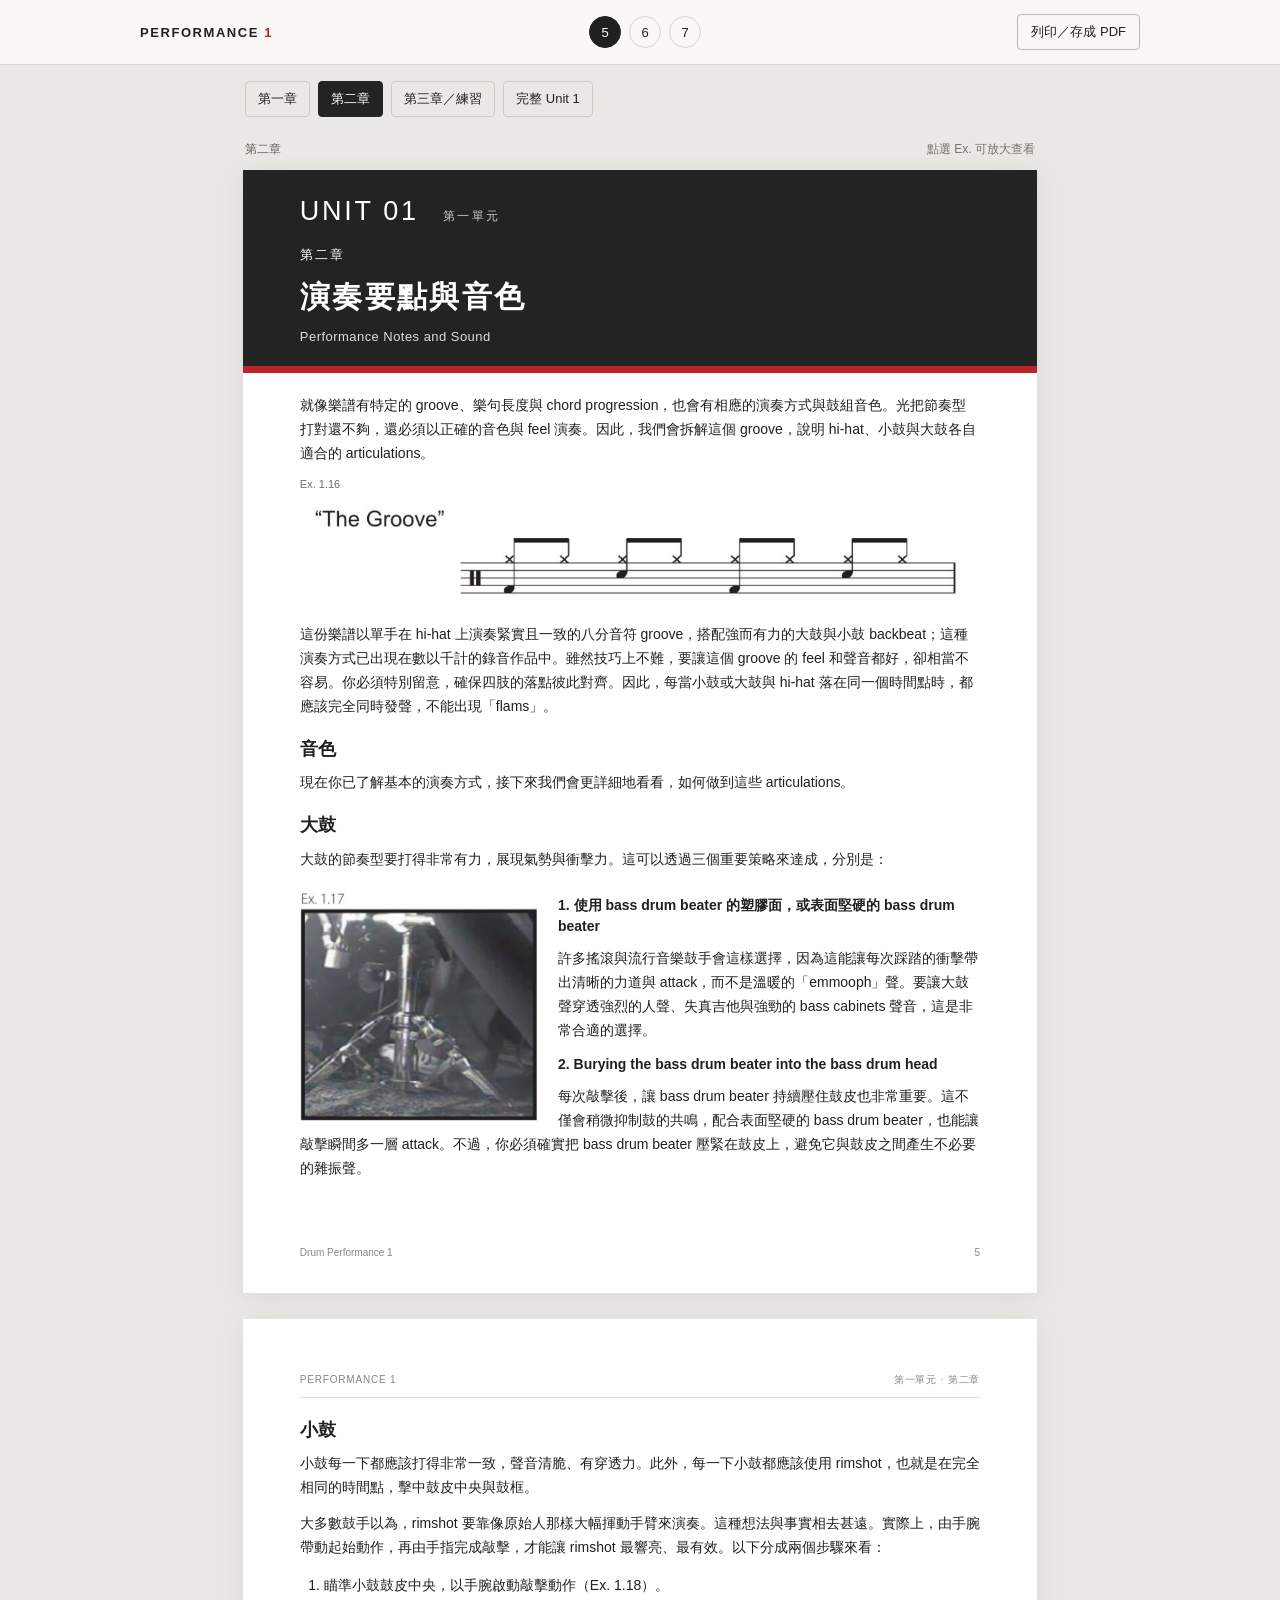
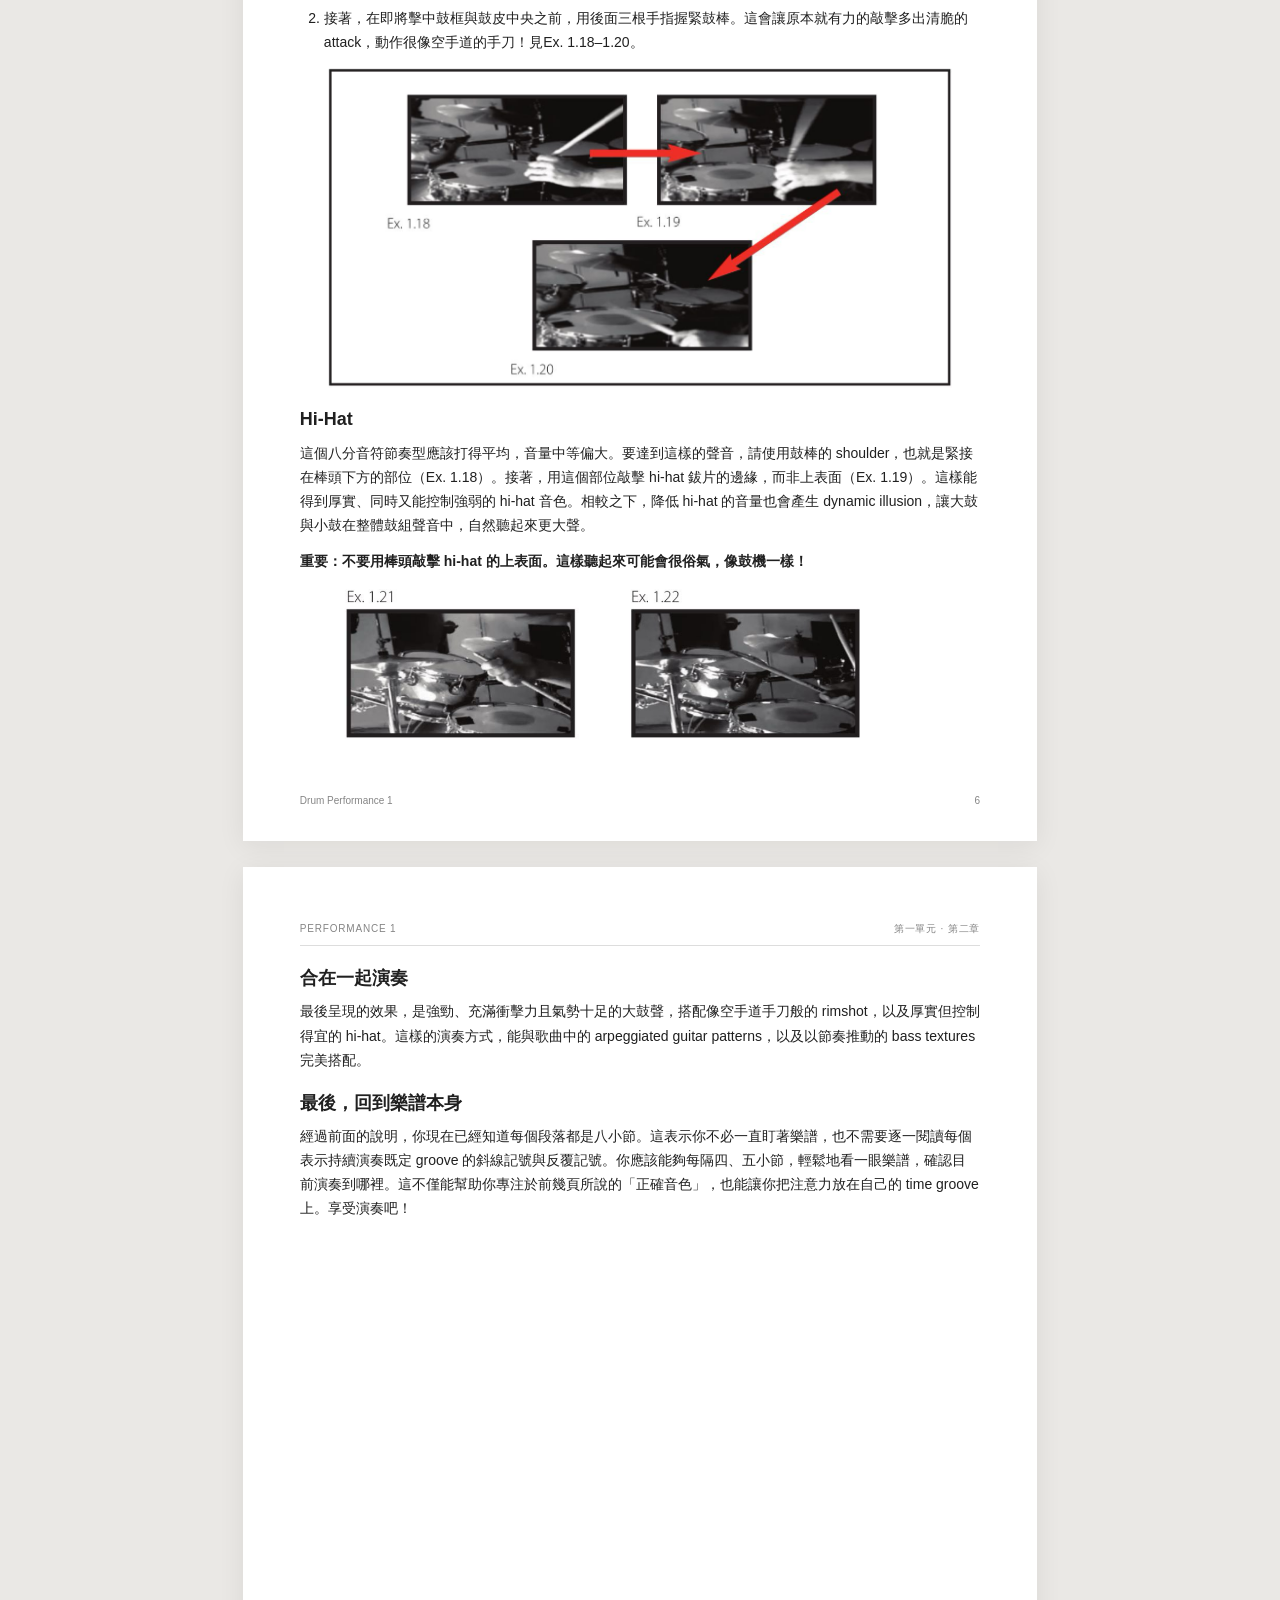
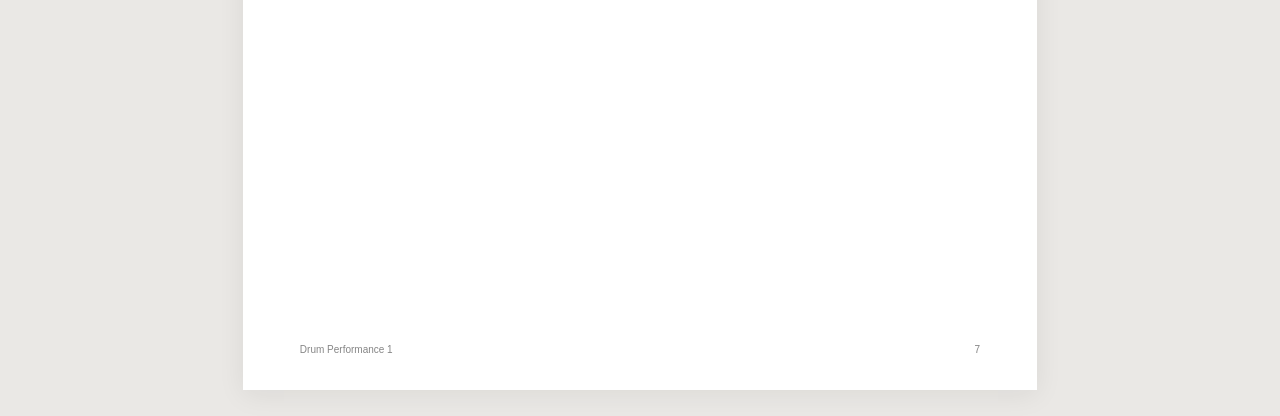
==== chapter-2.html @ 6b8e9803 "Publish complete Unit 1 with chapter navigation and original scores" ====
<!doctype html>
<html lang="zh-Hant-TW"><head><meta charset="utf-8"><meta name="viewport" content="width=device-width,initial-scale=1">
<meta name="description" content="Performance 1 · Unit 1：流行搖滾、演奏要點、play-along 與練習建議。"><meta name="theme-color" content="#ba2229"><title>第二章｜Performance 1</title><link rel="stylesheet" href="style.css"><link rel="icon" href="data:,"></head>
<body><a class="skip" href="#page-5">跳至正文</a><nav class="toolbar" aria-label="閱讀工具"><a class="brand" href="index.html">PERFORMANCE <b>1</b></a><div class="page-nav" aria-label="頁碼"><a href="#page-5" aria-label="前往第 5 頁">5</a><a href="#page-6" aria-label="前往第 6 頁">6</a><a href="#page-7" aria-label="前往第 7 頁">7</a></div><button id="print" type="button">列印／存成 PDF</button></nav><nav class="chapter-nav" aria-label="章節導覽"><a href="index.html">第一章</a><a href="chapter-2.html" aria-current="page">第二章</a><a href="chapter-3.html">第三章／練習</a><a href="unit-1.html">完整 Unit 1</a></nav><div class="reader-note">第二章<span>點選 Ex. 可放大查看</span></div><main><article class="sheet chapter-two chapter-opening" id="page-5" aria-label="第 5 頁"><div class="running">PERFORMANCE 1 <span>第一單元 · 第二章</span></div><header class="chapter-head"><div class="unit">UNIT 01 <span>第一單元</span></div><h1><small>第二章</small>演奏要點與音色</h1><div class="subtitle">Performance Notes and Sound</div></header><p>就像樂譜有特定的 groove、樂句長度與 chord progression，也會有相應的演奏方式與鼓組音色。光把節奏型打對還不夠，還必須以正確的音色與 feel 演奏。因此，我們會拆解這個 groove，說明 hi-hat、小鼓與大鼓各自適合的 articulations。</p>
<figure class="score" id="ex-16"><figcaption>Ex. 1.16</figcaption><a href="assets/ex-1-16.png" target="_blank" rel="noopener" aria-label="放大 Ex. 1.16"><img src="assets/ex-1-16.png" alt="Ex. 1.16 原版樂譜或演奏示範" decoding="async"></a></figure><p>這份樂譜以單手在 hi-hat 上演奏緊實且一致的八分音符 groove，搭配強而有力的大鼓與小鼓 backbeat；這種演奏方式已出現在數以千計的錄音作品中。雖然技巧上不難，要讓這個 groove 的 feel 和聲音都好，卻相當不容易。你必須特別留意，確保四肢的落點彼此對齊。因此，每當小鼓或大鼓與 hi-hat 落在同一個時間點時，都應該完全同時發聲，不能出現「flams」。</p><h2>音色</h2><p>現在你已了解基本的演奏方式，接下來我們會更詳細地看看，如何做到這些 articulations。</p><h2>大鼓</h2><p>大鼓的節奏型要打得非常有力，展現氣勢與衝擊力。這可以透過三個重要策略來達成，分別是：</p>
<div class="bass-details"><figure class="score source-number" id="ex-17"><figcaption>Ex. 1.17</figcaption><a href="assets/ex-1-17.png" target="_blank" rel="noopener" aria-label="放大 Ex. 1.17"><img src="assets/ex-1-17.png" alt="Ex. 1.17 原版樂譜或演奏示範" decoding="async"></a></figure><h3>1. 使用 bass drum beater 的塑膠面，或表面堅硬的 bass drum beater</h3><p>許多搖滾與流行音樂鼓手會這樣選擇，因為這能讓每次踩踏的衝擊帶出清晰的力道與 attack，而不是溫暖的「emmooph」聲。要讓大鼓聲穿透強烈的人聲、失真吉他與強勁的 bass cabinets 聲音，這是非常合適的選擇。</p><h3>2. Burying the bass drum beater into the bass drum head</h3><p>每次敲擊後，讓 bass drum beater 持續壓住鼓皮也非常重要。這不僅會稍微抑制鼓的共鳴，配合表面堅硬的 bass drum beater，也能讓敲擊瞬間多一層 attack。不過，你必須確實把 bass drum beater 壓緊在鼓皮上，避免它與鼓皮之間產生不必要的雜振聲。</p></div><footer class="folio"><span>Drum Performance 1</span><span>5</span></footer></article><article class="sheet chapter-two" id="page-6" aria-label="第 6 頁"><div class="running">PERFORMANCE 1 <span>第一單元 · 第二章</span></div><h2>小鼓</h2><p>小鼓每一下都應該打得非常一致，聲音清脆、有穿透力。此外，每一下小鼓都應該使用 rimshot，也就是在完全相同的時間點，擊中鼓皮中央與鼓框。</p><p>大多數鼓手以為，rimshot 要靠像原始人那樣大幅揮動手臂來演奏。這種想法與事實相去甚遠。實際上，由手腕帶動起始動作，再由手指完成敲擊，才能讓 rimshot 最響亮、最有效。以下分成兩個步驟來看：</p>
<ol><li>瞄準小鼓鼓皮中央，以手腕啟動敲擊動作（Ex. 1.18）。</li><li>接著，在即將擊中鼓框與鼓皮中央之前，用後面三根手指握緊鼓棒。這會讓原本就有力的敲擊多出清脆的 attack，動作很像空手道的手刀！見Ex. 1.18–1.20。</li></ol>
<figure class="score source-number" id="ex-18-20"><figcaption>Ex. 1.18–1.20</figcaption><a href="assets/ex-1-18-20.png" target="_blank" rel="noopener" aria-label="放大 Ex. 1.18–1.20"><img src="assets/ex-1-18-20.png" alt="Ex. 1.18–1.20 原版樂譜或演奏示範" decoding="async"></a></figure><h2>Hi-Hat</h2><p>這個八分音符節奏型應該打得平均，音量中等偏大。要達到這樣的聲音，請使用鼓棒的 shoulder，也就是緊接在棒頭下方的部位（Ex. 1.18）。接著，用這個部位敲擊 hi-hat 鈸片的邊緣，而非上表面（Ex. 1.19）。這樣能得到厚實、同時又能控制強弱的 hi-hat 音色。相較之下，降低 hi-hat 的音量也會產生 dynamic illusion，讓大鼓與小鼓在整體鼓組聲音中，自然聽起來更大聲。</p>
<p><strong>重要：不要用棒頭敲擊 hi-hat 的上表面。這樣聽起來可能會很俗氣，像鼓機一樣！</strong></p>
<figure class="score source-number" id="ex-21-22"><figcaption>Ex. 1.21–1.22</figcaption><a href="assets/ex-1-21-22.png" target="_blank" rel="noopener" aria-label="放大 Ex. 1.21–1.22"><img src="assets/ex-1-21-22.png" alt="Ex. 1.21–1.22 原版樂譜或演奏示範" decoding="async"></a></figure><footer class="folio"><span>Drum Performance 1</span><span>6</span></footer></article><article class="sheet chapter-two" id="page-7" aria-label="第 7 頁"><div class="running">PERFORMANCE 1 <span>第一單元 · 第二章</span></div><h2>合在一起演奏</h2><p>最後呈現的效果，是強勁、充滿衝擊力且氣勢十足的大鼓聲，搭配像空手道手刀般的 rimshot，以及厚實但控制得宜的 hi-hat。這樣的演奏方式，能與歌曲中的 arpeggiated guitar patterns，以及以節奏推動的 bass textures 完美搭配。</p><h2>最後，回到樂譜本身</h2><p>經過前面的說明，你現在已經知道每個段落都是八小節。這表示你不必一直盯著樂譜，也不需要逐一閱讀每個表示持續演奏既定 groove 的斜線記號與反覆記號。你應該能夠每隔四、五小節，輕鬆地看一眼樂譜，確認目前演奏到哪裡。這不僅能幫助你專注於前幾頁所說的「正確音色」，也能讓你把注意力放在自己的 time groove 上。享受演奏吧！</p><footer class="folio"><span>Drum Performance 1</span><span>7</span></footer></article></main><script src="reader.js"></script></body></html>
---- style.css ----
:root{color-scheme:light;--red:#bb232b;--ink:#202020;--muted:#777;--paper:#fff}
*{box-sizing:border-box}html{scroll-behavior:smooth;scroll-padding-top:88px}body{margin:0;background:#eae8e5;color:var(--ink);font-family:"PingFang TC","Noto Sans TC","Microsoft JhengHei",sans-serif;-webkit-font-smoothing:antialiased}.skip{position:absolute;left:-9999px}.skip:focus{left:12px;top:70px;background:#fff;padding:12px;z-index:5}a{color:inherit}button,a{-webkit-tap-highlight-color:transparent}a:focus-visible,button:focus-visible{outline:3px solid var(--red);outline-offset:4px}.toolbar{position:sticky;top:0;z-index:2;display:flex;align-items:center;justify-content:space-between;gap:20px;background:#faf9f7ed;backdrop-filter:blur(12px);border-bottom:1px solid #d7d3ce;padding:14px max(24px,calc((100vw - 1000px)/2));font-size:13px}.brand{text-decoration:none;letter-spacing:.12em;font-weight:650;white-space:nowrap}.brand b{color:var(--red)}.page-nav{display:flex;gap:8px}.page-nav a{text-decoration:none;display:grid;place-items:center;min-width:32px;min-height:32px;border:1px solid #d8d5d0;border-radius:50%}.page-nav a:hover,.page-nav a[aria-current]{background:var(--ink);color:#fff;border-color:var(--ink)}button{font:inherit;border:1px solid #bcb7b0;border-radius:4px;background:transparent;color:var(--ink);padding:8px 13px;cursor:pointer;white-space:nowrap}.reader-note{max-width:210mm;margin:24px auto 12px;display:flex;justify-content:space-between;color:#625e58;font-size:12px;padding:0 2px}.reader-note span{color:#77716a}.sheet{position:relative;width:210mm;min-height:297mm;margin:0 auto 26px;padding:14mm 15mm 18mm;background:var(--paper);box-shadow:0 5px 26px #201d1712;font-size:14px;line-height:1.72}.sheet p{margin:9px 0 12px;line-break:strict;overflow-wrap:break-word}.sheet h2{font-size:18px;line-height:1.35;font-weight:700;margin:19px 0 8px;break-after:avoid}.chapter-head{margin:-14mm -15mm 20px;background:#242323;color:white;padding:25px 15mm 18px;border-bottom:7px solid var(--red)}.unit{font-size:27px;letter-spacing:.1em;line-height:1.25}.unit span{font-size:12px;letter-spacing:.2em;display:inline-block;margin-left:14px;color:#ccc}.chapter-head h1{font-size:30px;font-weight:650;letter-spacing:.08em;margin:15px 0 3px}.chapter-head small{display:block;font-size:13px;letter-spacing:.16em;font-weight:400;margin-bottom:5px}.subtitle{font-size:13px;color:#ddd;letter-spacing:.035em}.running{display:flex;justify-content:space-between;font-size:10px;letter-spacing:.08em;color:#858585;margin-bottom:20px;border-bottom:1px solid #ddd;padding-bottom:8px}.running+h2{margin-top:0}.score{margin:8px 0 15px;break-inside:avoid;page-break-inside:avoid}.score figcaption{font-size:11px;color:#6d6d6d;margin-bottom:4px;line-height:1.4}.score a{display:block;cursor:zoom-in}.score img{display:block;width:100%;height:auto;background:white}.score.compact img{width:auto;max-width:100%;height:68px;margin:0 auto}.repeat-layout{display:grid;grid-template-columns:40% 1fr;gap:18px;align-items:center;margin-bottom:4px}.repeat-layout .score{margin:0}.repeat-layout p{margin:0}.folio{position:absolute;bottom:9mm;left:15mm;right:15mm;display:flex;justify-content:space-between;color:#858585;font-size:10px;line-height:1.2}.folio small{font-size:9px;color:#aaa}.credits{max-width:210mm;margin:0 auto;padding:0 0 32px;font-size:11px;color:#706b64;line-height:1.7}.credits p{margin:5px 0}
@media(max-width:820px){.toolbar{padding:10px 16px;gap:10px}.reader-note{margin:16px 16px 10px}.sheet{width:calc(100% - 24px);min-height:0;padding:30px 28px 55px;margin-bottom:16px}.chapter-head{margin:-30px -28px 22px;padding:24px 28px 18px}.folio{left:28px;right:28px;bottom:20px}.credits{padding:4px 22px 28px}.sheet h2{font-size:18px}}
@media(max-width:520px){.toolbar{flex-wrap:wrap}.brand{font-size:12px}.page-nav{order:3;width:100%;justify-content:center;gap:18px}.page-nav a{min-width:34px;min-height:34px}.toolbar button{font-size:12px;padding:8px 10px}.sheet{font-size:16px;line-height:1.8;padding:26px 20px 52px}.sheet p{margin:12px 0 16px}.chapter-head{margin:-26px -20px 22px;padding:24px 20px 18px}.chapter-head h1{font-size:28px}.unit{font-size:23px}.sheet h2{margin-top:24px}.repeat-layout{grid-template-columns:1fr;gap:14px}.repeat-layout .score{max-width:70%}.score{margin:12px 0 20px}.score figcaption{font-size:12px}.folio{left:20px;right:20px}.reader-note{font-size:11px}.reader-note span{max-width:40%;text-align:right}.score.compact img{height:68px}}
@page{size:A4;margin:0}
@media print{html{scroll-behavior:auto}body{background:#fff}.toolbar,.reader-note,.credits,.skip{display:none!important}.sheet{width:210mm;min-height:297mm;margin:0;padding:14mm 15mm 18mm;box-shadow:none;break-after:page;page-break-after:always;font-size:10.2pt;line-height:1.65}.sheet:last-child{break-after:auto;page-break-after:auto}.chapter-head{-webkit-print-color-adjust:exact;print-color-adjust:exact;margin:-14mm -15mm 18px;padding:23px 15mm 17px}.chapter-head h1{font-size:27px}.sheet h2{font-size:16px;margin-top:16px}.sheet p{margin:8px 0 10px}.score{margin:6px 0 12px}.score figcaption{font-size:9px}.score.compact img{height:60px}.running{margin-bottom:15px}.folio{left:15mm;right:15mm;bottom:9mm}.repeat-layout{grid-template-columns:40% 1fr;gap:16px}.repeat-layout .score{max-width:none}.score a{text-decoration:none}}
.score.original-number figcaption{position:absolute;width:1px;height:1px;padding:0;margin:-1px;overflow:hidden;clip:rect(0,0,0,0);white-space:nowrap;border:0}
@media print{.score{margin:5px 0 10px}}
@media print{.sheet{min-height:296mm;font-size:9.5pt;line-height:1.55}.sheet p{margin:6px 0 8px}.sheet h2{font-size:15px;margin:12px 0 6px}.chapter-head{padding-top:16px;padding-bottom:12px;margin-bottom:14px}.chapter-head h1{font-size:25px;margin-top:10px}.unit{font-size:24px}.score{margin:5px 0 8px}.score.compact img{height:54px}}
/* Unit 1 chapters; original score lettering remains in the images. */
.chapter-nav{max-width:210mm;margin:16px auto 0;display:flex;gap:8px;flex-wrap:wrap;padding:0 2px;font-size:13px}.chapter-nav a{padding:8px 12px;text-decoration:none;border:1px solid #cfcac2;border-radius:4px}.chapter-nav a[aria-current]{background:#242323;color:white;border-color:#242323}.sheet h3{font-size:14px;line-height:1.5;margin:12px 0 5px;break-after:avoid;overflow-wrap:anywhere}.sheet li{margin-bottom:9px}.sheet ol,.sheet ul{padding-left:24px}.chapter-opening>.running{display:none}.bass-details{display:flow-root}.bass-details>.score{float:left;width:35%;margin:8px 20px 8px 0}.source-number figcaption{position:absolute;width:1px;height:1px;overflow:hidden;clip:rect(0,0,0,0);white-space:nowrap}.score-page .score{margin:0}.score-page .score img{max-height:252mm;object-fit:contain}.practice-title{font-size:27px;margin:26px 0 30px}.practice-page li{margin-bottom:20px}.chapter-two .score img{max-height:320px;object-fit:contain}.chapter-two #ex-16 img{max-height:110px}.chapter-two #ex-21-22 img{max-height:160px}
@media(max-width:820px){.chapter-nav{margin:12px 16px 0}.score-page .score img{max-height:none}}
@media(max-width:520px){.page-nav{gap:8px;flex-wrap:wrap}.chapter-nav{gap:6px;font-size:12px}.chapter-nav a{padding:7px 9px}.bass-details>.score{float:none;width:65%;margin:14px auto}.sheet h3{font-size:16px}.chapter-two .score img{max-height:none}.chapter-two #ex-16 img,.chapter-two #ex-21-22 img{max-height:none}}
@media print{.chapter-nav{display:none!important}.chapter-two .score img{max-height:66mm}.chapter-two #ex-16 img{max-height:25mm}.chapter-two #ex-21-22 img{max-height:35mm}.chapter-two h3{font-size:9.5pt;line-height:1.4;margin:7px 0 4px}.chapter-two li{margin-bottom:5px}.bass-details>.score{float:left;width:32%;margin:5px 14px 7px 0}.score-page .score img{max-height:251mm}.practice-page li{margin-bottom:16px}}
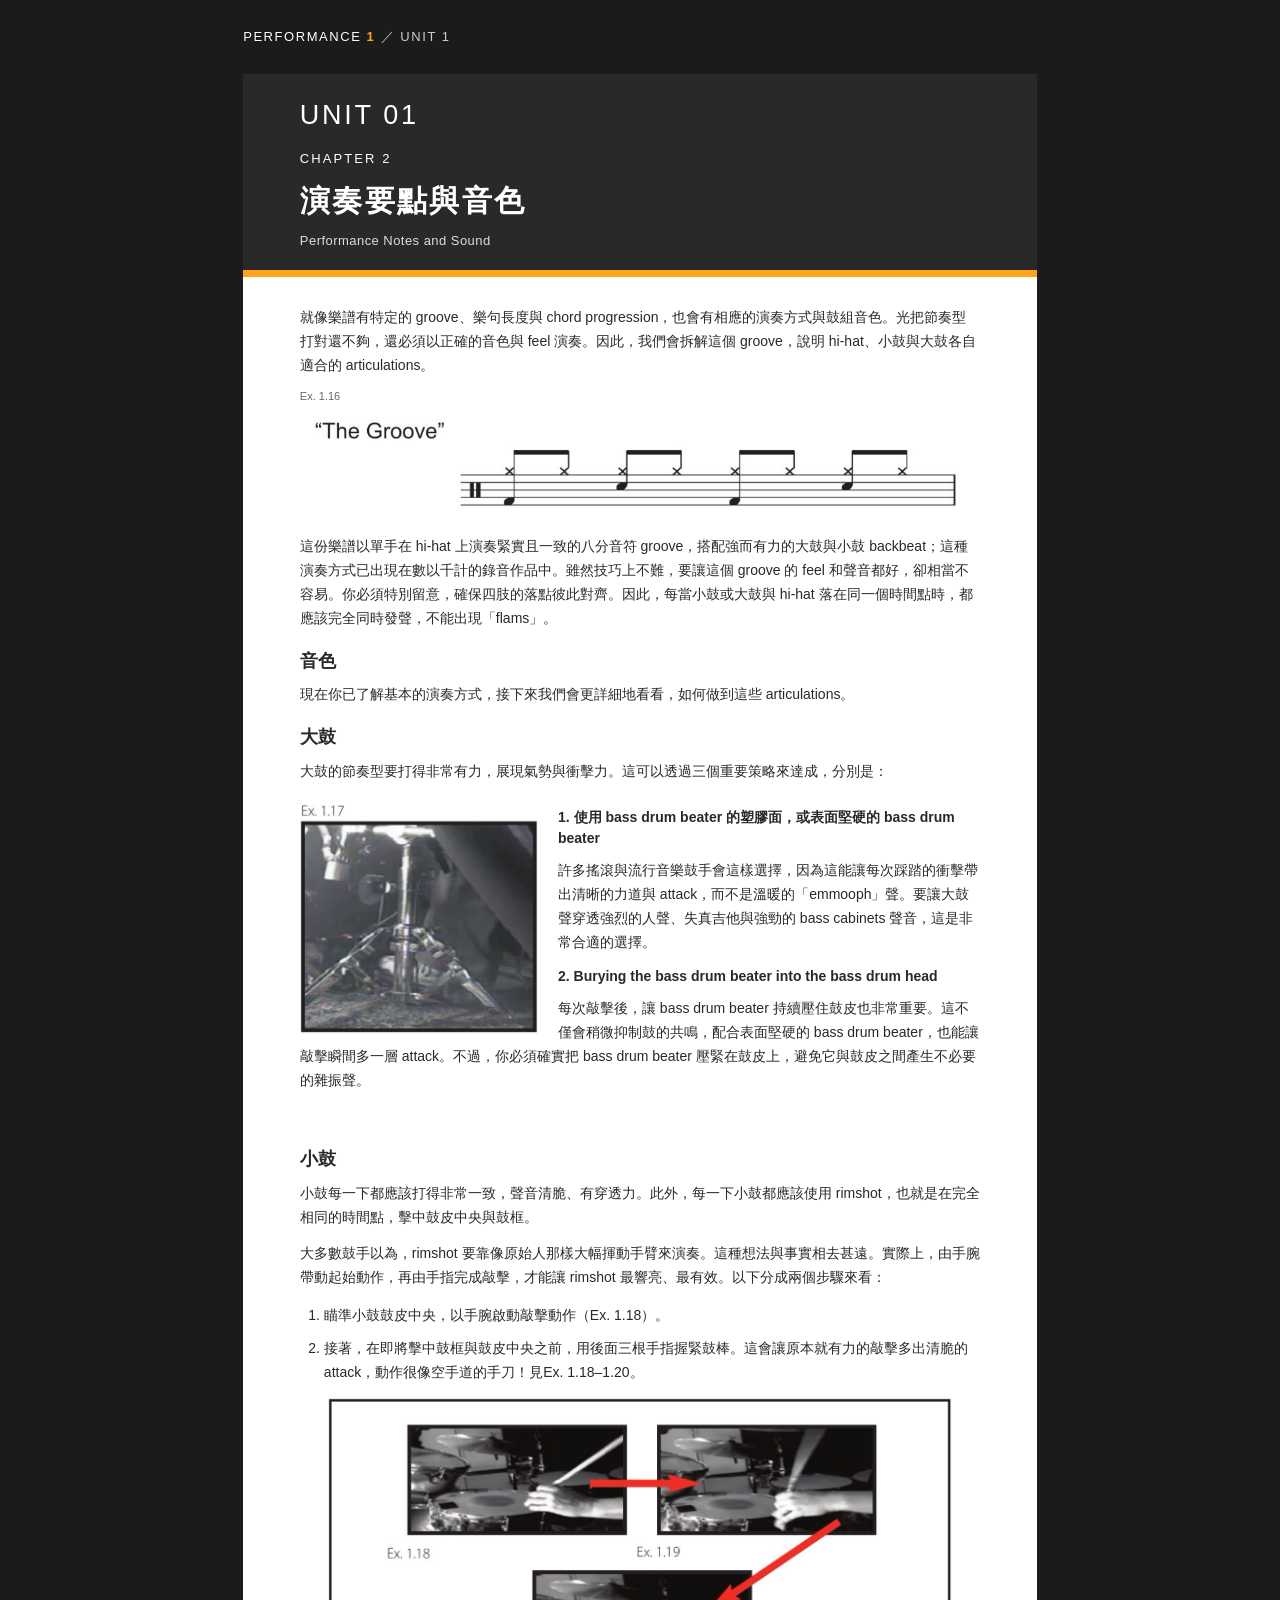
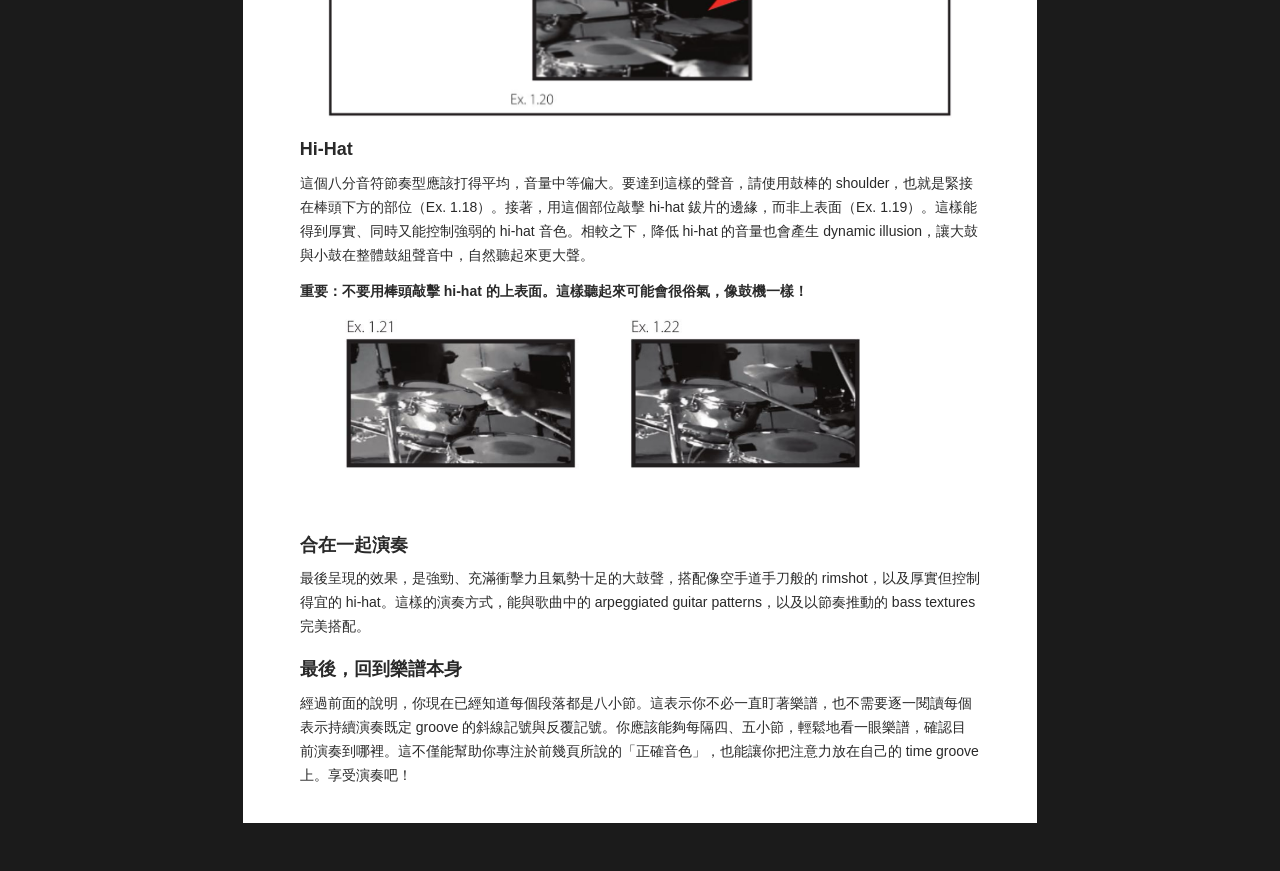
==== commit 042e0df4: "Present Unit 1 translations as continuous orange and charcoal articles" ====
--- a/chapter-2.html
+++ b/chapter-2.html
@@ -1,10 +1,10 @@
 <!doctype html>
 <html lang="zh-Hant-TW"><head><meta charset="utf-8"><meta name="viewport" content="width=device-width,initial-scale=1">
-<meta name="description" content="Performance 1 · Unit 1：流行搖滾、演奏要點、play-along 與練習建議。"><meta name="theme-color" content="#ba2229"><title>第二章｜Performance 1</title><link rel="stylesheet" href="style.css"><link rel="icon" href="data:,"></head>
-<body><a class="skip" href="#page-5">跳至正文</a><nav class="toolbar" aria-label="閱讀工具"><a class="brand" href="index.html">PERFORMANCE <b>1</b></a><div class="page-nav" aria-label="頁碼"><a href="#page-5" aria-label="前往第 5 頁">5</a><a href="#page-6" aria-label="前往第 6 頁">6</a><a href="#page-7" aria-label="前往第 7 頁">7</a></div><button id="print" type="button">列印／存成 PDF</button></nav><nav class="chapter-nav" aria-label="章節導覽"><a href="index.html">第一章</a><a href="chapter-2.html" aria-current="page">第二章</a><a href="chapter-3.html">第三章／練習</a><a href="unit-1.html">完整 Unit 1</a></nav><div class="reader-note">第二章<span>點選 Ex. 可放大查看</span></div><main><article class="sheet chapter-two chapter-opening" id="page-5" aria-label="第 5 頁"><div class="running">PERFORMANCE 1 <span>第一單元 · 第二章</span></div><header class="chapter-head"><div class="unit">UNIT 01 <span>第一單元</span></div><h1><small>第二章</small>演奏要點與音色</h1><div class="subtitle">Performance Notes and Sound</div></header><p>就像樂譜有特定的 groove、樂句長度與 chord progression，也會有相應的演奏方式與鼓組音色。光把節奏型打對還不夠，還必須以正確的音色與 feel 演奏。因此，我們會拆解這個 groove，說明 hi-hat、小鼓與大鼓各自適合的 articulations。</p>
+<meta name="description" content="Performance 1 · Unit 1：流行搖滾、演奏要點、play-along 與練習建議。"><meta name="theme-color" content="#1b1b1b"><title>第二章｜Performance 1</title><link rel="stylesheet" href="style.css?v=50543285dcbb"><link rel="icon" href="data:,"></head>
+<body class="blog"><a class="skip" href="#content">跳至正文</a><header class="publication">PERFORMANCE <b>1</b> <span>／ UNIT 1</span></header><main id="content"><article class="post"><section class="sheet chapter-two chapter-opening" id="page-5"><header class="chapter-head"><div class="unit">UNIT 01</div><h1><small>CHAPTER 2</small>演奏要點與音色</h1><div class="subtitle">Performance Notes and Sound</div></header><p>就像樂譜有特定的 groove、樂句長度與 chord progression，也會有相應的演奏方式與鼓組音色。光把節奏型打對還不夠，還必須以正確的音色與 feel 演奏。因此，我們會拆解這個 groove，說明 hi-hat、小鼓與大鼓各自適合的 articulations。</p>
 <figure class="score" id="ex-16"><figcaption>Ex. 1.16</figcaption><a href="assets/ex-1-16.png" target="_blank" rel="noopener" aria-label="放大 Ex. 1.16"><img src="assets/ex-1-16.png" alt="Ex. 1.16 原版樂譜或演奏示範" decoding="async"></a></figure><p>這份樂譜以單手在 hi-hat 上演奏緊實且一致的八分音符 groove，搭配強而有力的大鼓與小鼓 backbeat；這種演奏方式已出現在數以千計的錄音作品中。雖然技巧上不難，要讓這個 groove 的 feel 和聲音都好，卻相當不容易。你必須特別留意，確保四肢的落點彼此對齊。因此，每當小鼓或大鼓與 hi-hat 落在同一個時間點時，都應該完全同時發聲，不能出現「flams」。</p><h2>音色</h2><p>現在你已了解基本的演奏方式，接下來我們會更詳細地看看，如何做到這些 articulations。</p><h2>大鼓</h2><p>大鼓的節奏型要打得非常有力，展現氣勢與衝擊力。這可以透過三個重要策略來達成，分別是：</p>
-<div class="bass-details"><figure class="score source-number" id="ex-17"><figcaption>Ex. 1.17</figcaption><a href="assets/ex-1-17.png" target="_blank" rel="noopener" aria-label="放大 Ex. 1.17"><img src="assets/ex-1-17.png" alt="Ex. 1.17 原版樂譜或演奏示範" decoding="async"></a></figure><h3>1. 使用 bass drum beater 的塑膠面，或表面堅硬的 bass drum beater</h3><p>許多搖滾與流行音樂鼓手會這樣選擇，因為這能讓每次踩踏的衝擊帶出清晰的力道與 attack，而不是溫暖的「emmooph」聲。要讓大鼓聲穿透強烈的人聲、失真吉他與強勁的 bass cabinets 聲音，這是非常合適的選擇。</p><h3>2. Burying the bass drum beater into the bass drum head</h3><p>每次敲擊後，讓 bass drum beater 持續壓住鼓皮也非常重要。這不僅會稍微抑制鼓的共鳴，配合表面堅硬的 bass drum beater，也能讓敲擊瞬間多一層 attack。不過，你必須確實把 bass drum beater 壓緊在鼓皮上，避免它與鼓皮之間產生不必要的雜振聲。</p></div><footer class="folio"><span>Drum Performance 1</span><span>5</span></footer></article><article class="sheet chapter-two" id="page-6" aria-label="第 6 頁"><div class="running">PERFORMANCE 1 <span>第一單元 · 第二章</span></div><h2>小鼓</h2><p>小鼓每一下都應該打得非常一致，聲音清脆、有穿透力。此外，每一下小鼓都應該使用 rimshot，也就是在完全相同的時間點，擊中鼓皮中央與鼓框。</p><p>大多數鼓手以為，rimshot 要靠像原始人那樣大幅揮動手臂來演奏。這種想法與事實相去甚遠。實際上，由手腕帶動起始動作，再由手指完成敲擊，才能讓 rimshot 最響亮、最有效。以下分成兩個步驟來看：</p>
+<div class="bass-details"><figure class="score source-number" id="ex-17"><figcaption>Ex. 1.17</figcaption><a href="assets/ex-1-17.png" target="_blank" rel="noopener" aria-label="放大 Ex. 1.17"><img src="assets/ex-1-17.png" alt="Ex. 1.17 原版樂譜或演奏示範" decoding="async"></a></figure><h3>1. 使用 bass drum beater 的塑膠面，或表面堅硬的 bass drum beater</h3><p>許多搖滾與流行音樂鼓手會這樣選擇，因為這能讓每次踩踏的衝擊帶出清晰的力道與 attack，而不是溫暖的「emmooph」聲。要讓大鼓聲穿透強烈的人聲、失真吉他與強勁的 bass cabinets 聲音，這是非常合適的選擇。</p><h3>2. Burying the bass drum beater into the bass drum head</h3><p>每次敲擊後，讓 bass drum beater 持續壓住鼓皮也非常重要。這不僅會稍微抑制鼓的共鳴，配合表面堅硬的 bass drum beater，也能讓敲擊瞬間多一層 attack。不過，你必須確實把 bass drum beater 壓緊在鼓皮上，避免它與鼓皮之間產生不必要的雜振聲。</p></div></section><section class="sheet chapter-two" id="page-6"><h2>小鼓</h2><p>小鼓每一下都應該打得非常一致，聲音清脆、有穿透力。此外，每一下小鼓都應該使用 rimshot，也就是在完全相同的時間點，擊中鼓皮中央與鼓框。</p><p>大多數鼓手以為，rimshot 要靠像原始人那樣大幅揮動手臂來演奏。這種想法與事實相去甚遠。實際上，由手腕帶動起始動作，再由手指完成敲擊，才能讓 rimshot 最響亮、最有效。以下分成兩個步驟來看：</p>
 <ol><li>瞄準小鼓鼓皮中央，以手腕啟動敲擊動作（Ex. 1.18）。</li><li>接著，在即將擊中鼓框與鼓皮中央之前，用後面三根手指握緊鼓棒。這會讓原本就有力的敲擊多出清脆的 attack，動作很像空手道的手刀！見Ex. 1.18–1.20。</li></ol>
 <figure class="score source-number" id="ex-18-20"><figcaption>Ex. 1.18–1.20</figcaption><a href="assets/ex-1-18-20.png" target="_blank" rel="noopener" aria-label="放大 Ex. 1.18–1.20"><img src="assets/ex-1-18-20.png" alt="Ex. 1.18–1.20 原版樂譜或演奏示範" decoding="async"></a></figure><h2>Hi-Hat</h2><p>這個八分音符節奏型應該打得平均，音量中等偏大。要達到這樣的聲音，請使用鼓棒的 shoulder，也就是緊接在棒頭下方的部位（Ex. 1.18）。接著，用這個部位敲擊 hi-hat 鈸片的邊緣，而非上表面（Ex. 1.19）。這樣能得到厚實、同時又能控制強弱的 hi-hat 音色。相較之下，降低 hi-hat 的音量也會產生 dynamic illusion，讓大鼓與小鼓在整體鼓組聲音中，自然聽起來更大聲。</p>
 <p><strong>重要：不要用棒頭敲擊 hi-hat 的上表面。這樣聽起來可能會很俗氣，像鼓機一樣！</strong></p>
-<figure class="score source-number" id="ex-21-22"><figcaption>Ex. 1.21–1.22</figcaption><a href="assets/ex-1-21-22.png" target="_blank" rel="noopener" aria-label="放大 Ex. 1.21–1.22"><img src="assets/ex-1-21-22.png" alt="Ex. 1.21–1.22 原版樂譜或演奏示範" decoding="async"></a></figure><footer class="folio"><span>Drum Performance 1</span><span>6</span></footer></article><article class="sheet chapter-two" id="page-7" aria-label="第 7 頁"><div class="running">PERFORMANCE 1 <span>第一單元 · 第二章</span></div><h2>合在一起演奏</h2><p>最後呈現的效果，是強勁、充滿衝擊力且氣勢十足的大鼓聲，搭配像空手道手刀般的 rimshot，以及厚實但控制得宜的 hi-hat。這樣的演奏方式，能與歌曲中的 arpeggiated guitar patterns，以及以節奏推動的 bass textures 完美搭配。</p><h2>最後，回到樂譜本身</h2><p>經過前面的說明，你現在已經知道每個段落都是八小節。這表示你不必一直盯著樂譜，也不需要逐一閱讀每個表示持續演奏既定 groove 的斜線記號與反覆記號。你應該能夠每隔四、五小節，輕鬆地看一眼樂譜，確認目前演奏到哪裡。這不僅能幫助你專注於前幾頁所說的「正確音色」，也能讓你把注意力放在自己的 time groove 上。享受演奏吧！</p><footer class="folio"><span>Drum Performance 1</span><span>7</span></footer></article></main><script src="reader.js"></script></body></html>+<figure class="score source-number" id="ex-21-22"><figcaption>Ex. 1.21–1.22</figcaption><a href="assets/ex-1-21-22.png" target="_blank" rel="noopener" aria-label="放大 Ex. 1.21–1.22"><img src="assets/ex-1-21-22.png" alt="Ex. 1.21–1.22 原版樂譜或演奏示範" decoding="async"></a></figure></section><section class="sheet chapter-two" id="page-7"><h2>合在一起演奏</h2><p>最後呈現的效果，是強勁、充滿衝擊力且氣勢十足的大鼓聲，搭配像空手道手刀般的 rimshot，以及厚實但控制得宜的 hi-hat。這樣的演奏方式，能與歌曲中的 arpeggiated guitar patterns，以及以節奏推動的 bass textures 完美搭配。</p><h2>最後，回到樂譜本身</h2><p>經過前面的說明，你現在已經知道每個段落都是八小節。這表示你不必一直盯著樂譜，也不需要逐一閱讀每個表示持續演奏既定 groove 的斜線記號與反覆記號。你應該能夠每隔四、五小節，輕鬆地看一眼樂譜，確認目前演奏到哪裡。這不僅能幫助你專注於前幾頁所說的「正確音色」，也能讓你把注意力放在自己的 time groove 上。享受演奏吧！</p></section></article></main></body></html>
--- a/style.css
+++ b/style.css
@@ -1,5 +1,5 @@
-:root{color-scheme:light;--red:#bb232b;--ink:#202020;--muted:#777;--paper:#fff}
-*{box-sizing:border-box}html{scroll-behavior:smooth;scroll-padding-top:88px}body{margin:0;background:#eae8e5;color:var(--ink);font-family:"PingFang TC","Noto Sans TC","Microsoft JhengHei",sans-serif;-webkit-font-smoothing:antialiased}.skip{position:absolute;left:-9999px}.skip:focus{left:12px;top:70px;background:#fff;padding:12px;z-index:5}a{color:inherit}button,a{-webkit-tap-highlight-color:transparent}a:focus-visible,button:focus-visible{outline:3px solid var(--red);outline-offset:4px}.toolbar{position:sticky;top:0;z-index:2;display:flex;align-items:center;justify-content:space-between;gap:20px;background:#faf9f7ed;backdrop-filter:blur(12px);border-bottom:1px solid #d7d3ce;padding:14px max(24px,calc((100vw - 1000px)/2));font-size:13px}.brand{text-decoration:none;letter-spacing:.12em;font-weight:650;white-space:nowrap}.brand b{color:var(--red)}.page-nav{display:flex;gap:8px}.page-nav a{text-decoration:none;display:grid;place-items:center;min-width:32px;min-height:32px;border:1px solid #d8d5d0;border-radius:50%}.page-nav a:hover,.page-nav a[aria-current]{background:var(--ink);color:#fff;border-color:var(--ink)}button{font:inherit;border:1px solid #bcb7b0;border-radius:4px;background:transparent;color:var(--ink);padding:8px 13px;cursor:pointer;white-space:nowrap}.reader-note{max-width:210mm;margin:24px auto 12px;display:flex;justify-content:space-between;color:#625e58;font-size:12px;padding:0 2px}.reader-note span{color:#77716a}.sheet{position:relative;width:210mm;min-height:297mm;margin:0 auto 26px;padding:14mm 15mm 18mm;background:var(--paper);box-shadow:0 5px 26px #201d1712;font-size:14px;line-height:1.72}.sheet p{margin:9px 0 12px;line-break:strict;overflow-wrap:break-word}.sheet h2{font-size:18px;line-height:1.35;font-weight:700;margin:19px 0 8px;break-after:avoid}.chapter-head{margin:-14mm -15mm 20px;background:#242323;color:white;padding:25px 15mm 18px;border-bottom:7px solid var(--red)}.unit{font-size:27px;letter-spacing:.1em;line-height:1.25}.unit span{font-size:12px;letter-spacing:.2em;display:inline-block;margin-left:14px;color:#ccc}.chapter-head h1{font-size:30px;font-weight:650;letter-spacing:.08em;margin:15px 0 3px}.chapter-head small{display:block;font-size:13px;letter-spacing:.16em;font-weight:400;margin-bottom:5px}.subtitle{font-size:13px;color:#ddd;letter-spacing:.035em}.running{display:flex;justify-content:space-between;font-size:10px;letter-spacing:.08em;color:#858585;margin-bottom:20px;border-bottom:1px solid #ddd;padding-bottom:8px}.running+h2{margin-top:0}.score{margin:8px 0 15px;break-inside:avoid;page-break-inside:avoid}.score figcaption{font-size:11px;color:#6d6d6d;margin-bottom:4px;line-height:1.4}.score a{display:block;cursor:zoom-in}.score img{display:block;width:100%;height:auto;background:white}.score.compact img{width:auto;max-width:100%;height:68px;margin:0 auto}.repeat-layout{display:grid;grid-template-columns:40% 1fr;gap:18px;align-items:center;margin-bottom:4px}.repeat-layout .score{margin:0}.repeat-layout p{margin:0}.folio{position:absolute;bottom:9mm;left:15mm;right:15mm;display:flex;justify-content:space-between;color:#858585;font-size:10px;line-height:1.2}.folio small{font-size:9px;color:#aaa}.credits{max-width:210mm;margin:0 auto;padding:0 0 32px;font-size:11px;color:#706b64;line-height:1.7}.credits p{margin:5px 0}
+:root{color-scheme:light;--accent:#ffa31a;--ink:#292929;--muted:#666;--paper:#fff;--background:#1b1b1b;--panel:#292929;--border:#808080}
+*{box-sizing:border-box}html{scroll-behavior:smooth;scroll-padding-top:88px}body{margin:0;background:var(--background);color:var(--ink);font-family:"PingFang TC","Noto Sans TC","Microsoft JhengHei",sans-serif;-webkit-font-smoothing:antialiased}.skip{position:absolute;left:-9999px}.skip:focus{left:12px;top:70px;background:#fff;padding:12px;z-index:5}a{color:inherit}button,a{-webkit-tap-highlight-color:transparent}a:focus-visible,button:focus-visible{outline:3px solid var(--accent);outline-offset:4px}.toolbar{position:sticky;top:0;z-index:2;display:flex;align-items:center;justify-content:space-between;gap:20px;background:#1b1b1bf2;color:#fff;backdrop-filter:blur(12px);border-bottom:1px solid var(--border);padding:14px max(24px,calc((100vw - 1000px)/2));font-size:13px}.brand{text-decoration:none;letter-spacing:.12em;font-weight:650;white-space:nowrap}.brand b{color:var(--accent)}.page-nav{display:flex;gap:8px}.page-nav a{text-decoration:none;display:grid;place-items:center;min-width:32px;min-height:32px;border:1px solid var(--border);border-radius:50%}.page-nav a:hover,.page-nav a[aria-current]{background:var(--accent);color:#1b1b1b;border-color:var(--accent)}button{font:inherit;border:1px solid var(--border);border-radius:4px;background:var(--panel);color:#fff;padding:8px 13px;cursor:pointer;white-space:nowrap}.reader-note{max-width:210mm;margin:24px auto 12px;display:flex;justify-content:space-between;color:#fff;font-size:12px;padding:0 2px}.reader-note span{color:#ccc}.sheet{position:relative;width:210mm;min-height:297mm;margin:0 auto 26px;padding:14mm 15mm 18mm;background:var(--paper);box-shadow:0 5px 26px #00000040;font-size:14px;line-height:1.72}.sheet p{margin:9px 0 12px;line-break:strict;overflow-wrap:break-word}.sheet h2{font-size:18px;line-height:1.35;font-weight:700;margin:19px 0 8px;break-after:avoid}.chapter-head{margin:-14mm -15mm 20px;background:var(--panel);color:white;padding:25px 15mm 18px;border-bottom:7px solid var(--accent)}.unit{font-size:27px;letter-spacing:.1em;line-height:1.25}.unit span{font-size:12px;letter-spacing:.2em;display:inline-block;margin-left:14px;color:#ccc}.chapter-head h1{font-size:30px;font-weight:650;letter-spacing:.08em;margin:15px 0 3px}.chapter-head small{display:block;font-size:13px;letter-spacing:.16em;font-weight:400;margin-bottom:5px}.subtitle{font-size:13px;color:#ddd;letter-spacing:.035em}.running{display:flex;justify-content:space-between;font-size:10px;letter-spacing:.08em;color:var(--muted);margin-bottom:20px;border-bottom:1px solid #ddd;padding-bottom:8px}.running+h2{margin-top:0}.score{margin:8px 0 15px;break-inside:avoid;page-break-inside:avoid}.score figcaption{font-size:11px;color:var(--muted);margin-bottom:4px;line-height:1.4}.score a{display:block;cursor:zoom-in}.score img{display:block;width:100%;height:auto;background:white}.score.compact img{width:auto;max-width:100%;height:68px;margin:0 auto}.repeat-layout{display:grid;grid-template-columns:40% 1fr;gap:18px;align-items:center;margin-bottom:4px}.repeat-layout .score{margin:0}.repeat-layout p{margin:0}.folio{position:absolute;bottom:9mm;left:15mm;right:15mm;display:flex;justify-content:space-between;color:var(--muted);font-size:10px;line-height:1.2}.folio small{font-size:9px;color:var(--muted)}.credits{max-width:210mm;margin:0 auto;padding:0 0 32px;font-size:11px;color:#ccc;line-height:1.7}.credits p{margin:5px 0}
 @media(max-width:820px){.toolbar{padding:10px 16px;gap:10px}.reader-note{margin:16px 16px 10px}.sheet{width:calc(100% - 24px);min-height:0;padding:30px 28px 55px;margin-bottom:16px}.chapter-head{margin:-30px -28px 22px;padding:24px 28px 18px}.folio{left:28px;right:28px;bottom:20px}.credits{padding:4px 22px 28px}.sheet h2{font-size:18px}}
 @media(max-width:520px){.toolbar{flex-wrap:wrap}.brand{font-size:12px}.page-nav{order:3;width:100%;justify-content:center;gap:18px}.page-nav a{min-width:34px;min-height:34px}.toolbar button{font-size:12px;padding:8px 10px}.sheet{font-size:16px;line-height:1.8;padding:26px 20px 52px}.sheet p{margin:12px 0 16px}.chapter-head{margin:-26px -20px 22px;padding:24px 20px 18px}.chapter-head h1{font-size:28px}.unit{font-size:23px}.sheet h2{margin-top:24px}.repeat-layout{grid-template-columns:1fr;gap:14px}.repeat-layout .score{max-width:70%}.score{margin:12px 0 20px}.score figcaption{font-size:12px}.folio{left:20px;right:20px}.reader-note{font-size:11px}.reader-note span{max-width:40%;text-align:right}.score.compact img{height:68px}}
 @page{size:A4;margin:0}
@@ -8,7 +8,60 @@
 @media print{.score{margin:5px 0 10px}}
 @media print{.sheet{min-height:296mm;font-size:9.5pt;line-height:1.55}.sheet p{margin:6px 0 8px}.sheet h2{font-size:15px;margin:12px 0 6px}.chapter-head{padding-top:16px;padding-bottom:12px;margin-bottom:14px}.chapter-head h1{font-size:25px;margin-top:10px}.unit{font-size:24px}.score{margin:5px 0 8px}.score.compact img{height:54px}}
 /* Unit 1 chapters; original score lettering remains in the images. */
-.chapter-nav{max-width:210mm;margin:16px auto 0;display:flex;gap:8px;flex-wrap:wrap;padding:0 2px;font-size:13px}.chapter-nav a{padding:8px 12px;text-decoration:none;border:1px solid #cfcac2;border-radius:4px}.chapter-nav a[aria-current]{background:#242323;color:white;border-color:#242323}.sheet h3{font-size:14px;line-height:1.5;margin:12px 0 5px;break-after:avoid;overflow-wrap:anywhere}.sheet li{margin-bottom:9px}.sheet ol,.sheet ul{padding-left:24px}.chapter-opening>.running{display:none}.bass-details{display:flow-root}.bass-details>.score{float:left;width:35%;margin:8px 20px 8px 0}.source-number figcaption{position:absolute;width:1px;height:1px;overflow:hidden;clip:rect(0,0,0,0);white-space:nowrap}.score-page .score{margin:0}.score-page .score img{max-height:252mm;object-fit:contain}.practice-title{font-size:27px;margin:26px 0 30px}.practice-page li{margin-bottom:20px}.chapter-two .score img{max-height:320px;object-fit:contain}.chapter-two #ex-16 img{max-height:110px}.chapter-two #ex-21-22 img{max-height:160px}
+.chapter-nav{max-width:210mm;margin:16px auto 0;display:flex;gap:8px;flex-wrap:wrap;padding:0 2px;font-size:13px}.chapter-nav a{padding:8px 12px;text-decoration:none;color:#fff;background:var(--panel);border:1px solid var(--border);border-radius:4px}.chapter-nav a[aria-current]{background:var(--accent);color:#1b1b1b;border-color:var(--accent)}.sheet h3{font-size:14px;line-height:1.5;margin:12px 0 5px;break-after:avoid;overflow-wrap:anywhere}.sheet li{margin-bottom:9px}.sheet ol,.sheet ul{padding-left:24px}.chapter-opening>.running{display:none}.bass-details{display:flow-root}.bass-details>.score{float:left;width:35%;margin:8px 20px 8px 0}.source-number figcaption{position:absolute;width:1px;height:1px;overflow:hidden;clip:rect(0,0,0,0);white-space:nowrap}.score-page .score{margin:0}.score-page .score img{max-height:252mm;object-fit:contain}.practice-title{font-size:27px;margin:26px 0 30px}.practice-page li{margin-bottom:20px}.chapter-two .score img{max-height:320px;object-fit:contain}.chapter-two #ex-16 img{max-height:110px}.chapter-two #ex-21-22 img{max-height:160px}
 @media(max-width:820px){.chapter-nav{margin:12px 16px 0}.score-page .score img{max-height:none}}
 @media(max-width:520px){.page-nav{gap:8px;flex-wrap:wrap}.chapter-nav{gap:6px;font-size:12px}.chapter-nav a{padding:7px 9px}.bass-details>.score{float:none;width:65%;margin:14px auto}.sheet h3{font-size:16px}.chapter-two .score img{max-height:none}.chapter-two #ex-16 img,.chapter-two #ex-21-22 img{max-height:none}}
 @media print{.chapter-nav{display:none!important}.chapter-two .score img{max-height:66mm}.chapter-two #ex-16 img{max-height:25mm}.chapter-two #ex-21-22 img{max-height:35mm}.chapter-two h3{font-size:9.5pt;line-height:1.4;margin:7px 0 4px}.chapter-two li{margin-bottom:5px}.bass-details>.score{float:left;width:32%;margin:5px 14px 7px 0}.score-page .score img{max-height:251mm}.practice-page li{margin-bottom:16px}}
+@media(max-width:520px){html{scroll-padding-top:154px}.page-nav{gap:6px}.page-nav a{min-width:32px;min-height:32px}}
+
+/* Orange / charcoal palette: keep original score and photo pixels unchanged. */
+::selection{background:var(--accent);color:#1b1b1b}
+.skip:focus{color:var(--ink)}
+.brand:hover,.brand:active{color:var(--accent)}
+.chapter-nav a:hover,button:hover{background:var(--accent);color:#1b1b1b;border-color:var(--accent)}
+.page-nav a:active,.chapter-nav a:active,button:active{background:#fff;color:#1b1b1b;border-color:#fff}
+.sheet a:focus-visible,.sheet a:hover{outline:3px solid #995900;outline-offset:4px}
+@media print{
+  body,.sheet,.chapter-head{background:#fff;color:#292929}
+  .chapter-head{border-bottom-color:#808080;-webkit-print-color-adjust:economy;print-color-adjust:economy}
+  .unit span,.subtitle,.running,.folio,.folio small,.score figcaption{color:#595959}
+  .score a:hover,.score a:focus-visible{outline:none}
+}
+
+/* Translation posts: continuous reading, without source-page navigation. */
+.blog{scroll-padding-top:0}
+.publication{max-width:210mm;margin:0 auto;padding:28px 0;color:#fff;font-size:13px;letter-spacing:.12em}
+.publication b{color:var(--accent)}
+.publication span{color:#ccc}
+.post{max-width:210mm;margin:0 auto 48px;background:var(--paper)}
+.post .sheet{width:100%;min-height:0;margin:0;padding:0 15mm 24px;box-shadow:none}
+.post .sheet:first-child{padding-top:14mm}
+.post .chapter-opening{padding-top:14mm}
+.post .chapter-head{margin-bottom:28px}
+.post .score-page .score img{max-height:none}
+.post .practice-title{margin-top:0}
+@media(max-width:820px){
+ .publication{padding:24px}
+ .post{margin:0 12px 24px}
+ .post .sheet{padding:0 28px 24px}
+ .post .sheet:first-child,.post .chapter-opening{padding-top:30px}
+}
+@media(max-width:520px){
+ .publication{padding:22px 20px}
+ .post .sheet{padding:0 20px 20px}
+ .post .sheet:first-child,.post .chapter-opening{padding-top:26px}
+}
+@media print{
+ .publication{color:#292929;padding:0 15mm 8mm}
+ .publication b,.publication span{color:#292929}
+ .post{margin:0;max-width:none}
+ .post .sheet{min-height:0;break-after:auto;page-break-after:auto}
+}
+
+/* Unit-wide closing suggestions, visually separate from the Chapter 3 score. */
+.post .practice-page{border-top:7px solid var(--accent);padding-top:32px;padding-bottom:48px}
+.practice-head{margin-bottom:28px}
+.post .practice-head .practice-title{margin:0 0 8px}
+.practice-head .subtitle{color:var(--muted)}
+@media(max-width:520px){.post .practice-page{padding-top:28px;padding-bottom:36px}}
+@media print{.post .practice-page{border-top-color:#808080;break-before:page;page-break-before:always}}
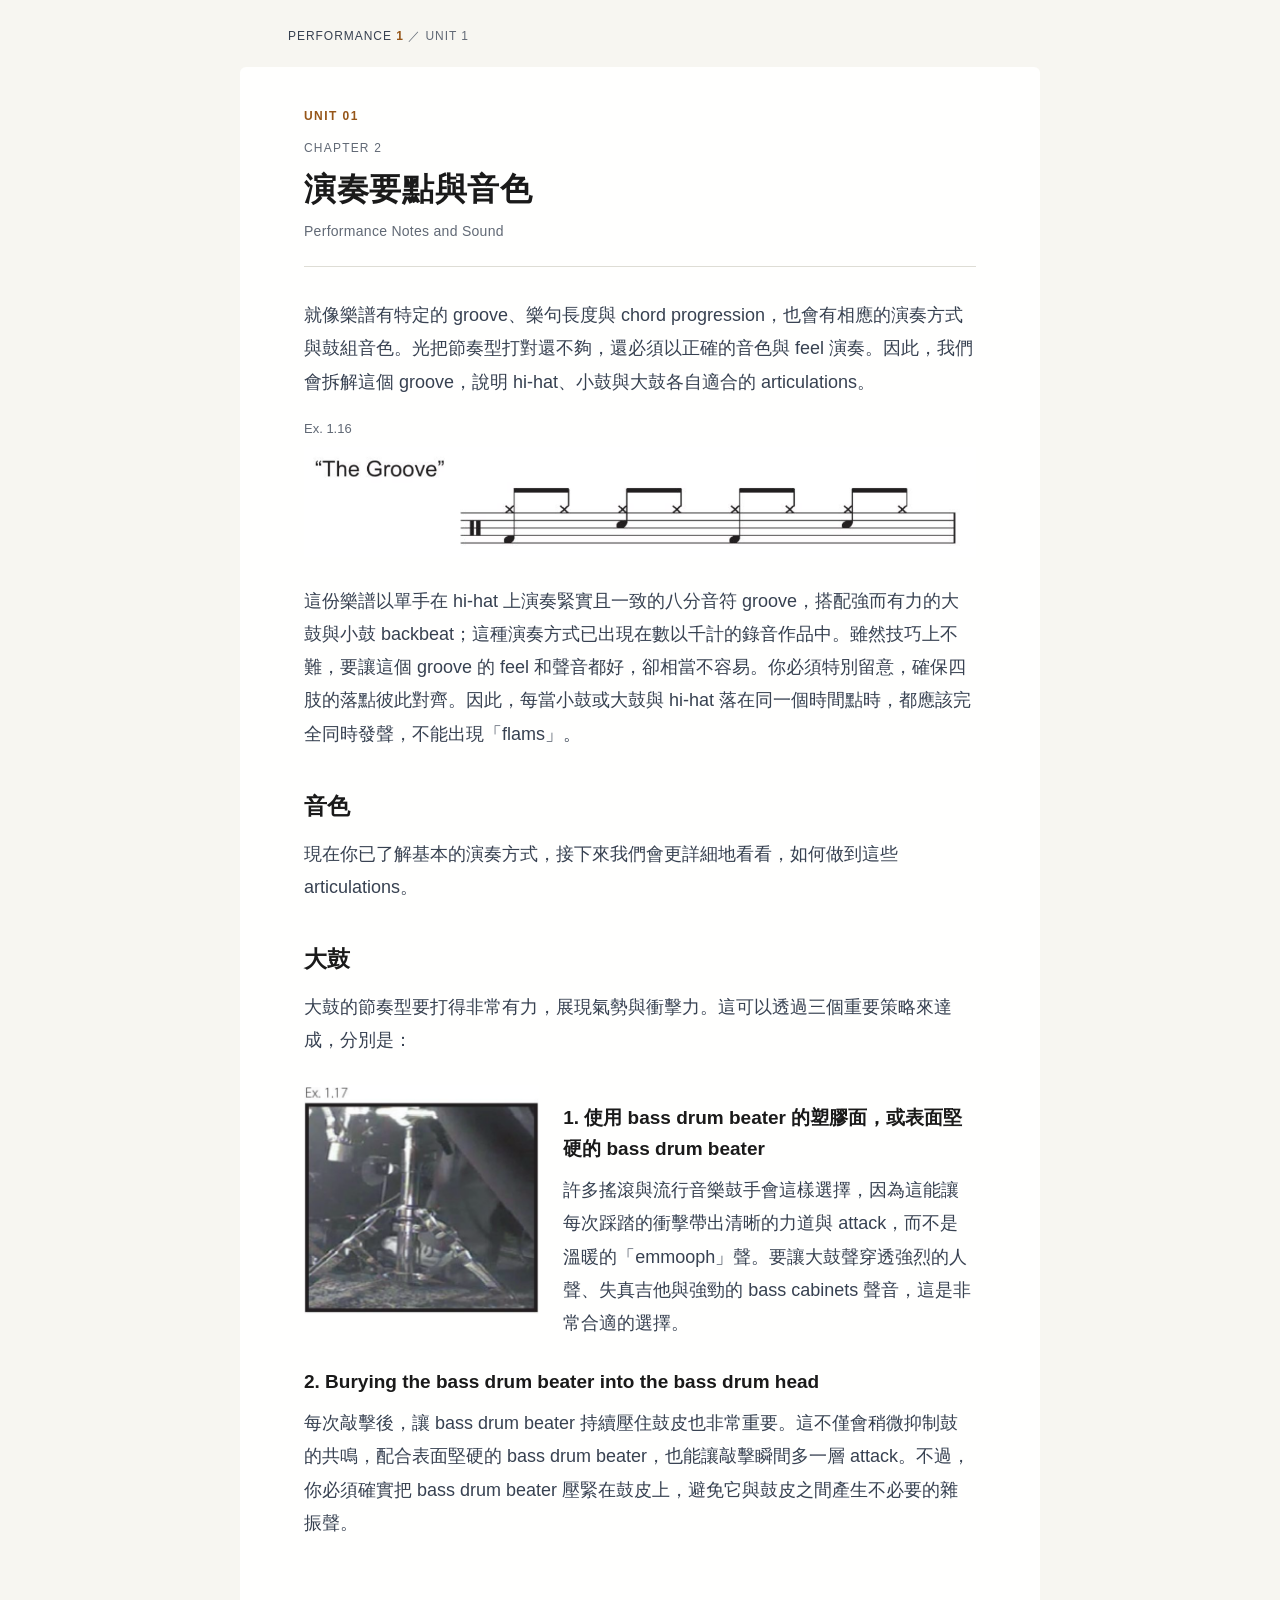
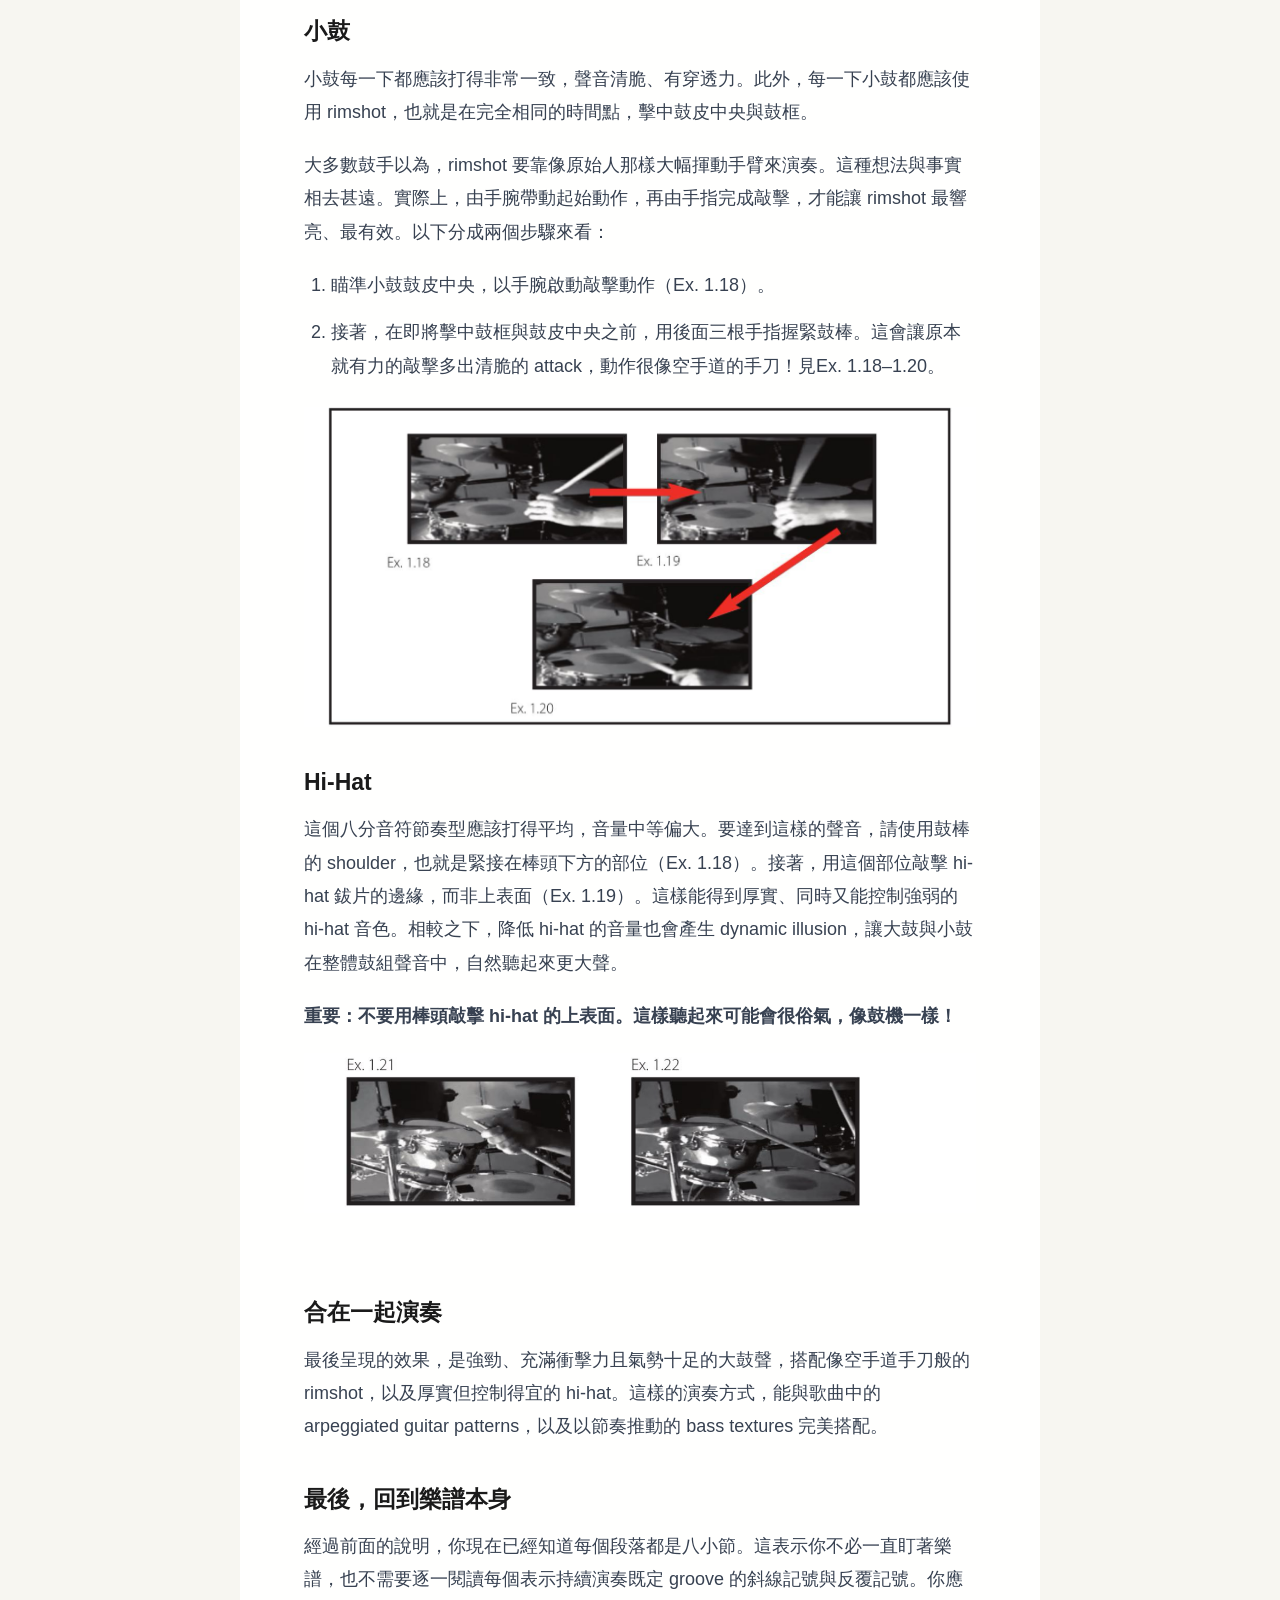
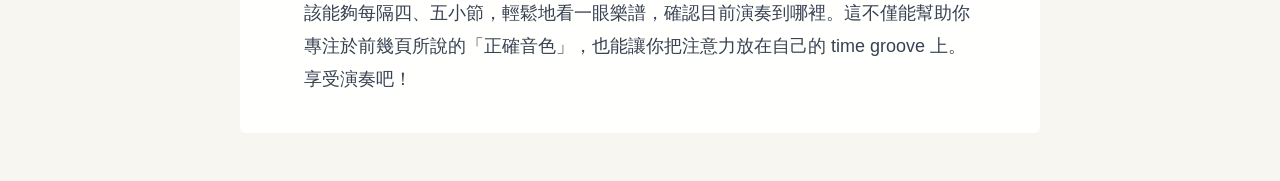
==== commit b60a560e: "Improve reading typography and warm neutral palette" ====
--- a/chapter-2.html
+++ b/chapter-2.html
@@ -1,6 +1,6 @@
 <!doctype html>
 <html lang="zh-Hant-TW"><head><meta charset="utf-8"><meta name="viewport" content="width=device-width,initial-scale=1">
-<meta name="description" content="Performance 1 · Unit 1：流行搖滾、演奏要點、play-along 與練習建議。"><meta name="theme-color" content="#1b1b1b"><title>第二章｜Performance 1</title><link rel="stylesheet" href="style.css?v=50543285dcbb"><link rel="icon" href="data:,"></head>
+<meta name="description" content="Performance 1 · Unit 1：流行搖滾、演奏要點、play-along 與練習建議。"><meta name="theme-color" content="#1b1b1b"><title>第二章｜Performance 1</title><link rel="stylesheet" href="style.css?v=fc787db4d537"><link rel="icon" href="data:,"></head>
 <body class="blog"><a class="skip" href="#content">跳至正文</a><header class="publication">PERFORMANCE <b>1</b> <span>／ UNIT 1</span></header><main id="content"><article class="post"><section class="sheet chapter-two chapter-opening" id="page-5"><header class="chapter-head"><div class="unit">UNIT 01</div><h1><small>CHAPTER 2</small>演奏要點與音色</h1><div class="subtitle">Performance Notes and Sound</div></header><p>就像樂譜有特定的 groove、樂句長度與 chord progression，也會有相應的演奏方式與鼓組音色。光把節奏型打對還不夠，還必須以正確的音色與 feel 演奏。因此，我們會拆解這個 groove，說明 hi-hat、小鼓與大鼓各自適合的 articulations。</p>
 <figure class="score" id="ex-16"><figcaption>Ex. 1.16</figcaption><a href="assets/ex-1-16.png" target="_blank" rel="noopener" aria-label="放大 Ex. 1.16"><img src="assets/ex-1-16.png" alt="Ex. 1.16 原版樂譜或演奏示範" decoding="async"></a></figure><p>這份樂譜以單手在 hi-hat 上演奏緊實且一致的八分音符 groove，搭配強而有力的大鼓與小鼓 backbeat；這種演奏方式已出現在數以千計的錄音作品中。雖然技巧上不難，要讓這個 groove 的 feel 和聲音都好，卻相當不容易。你必須特別留意，確保四肢的落點彼此對齊。因此，每當小鼓或大鼓與 hi-hat 落在同一個時間點時，都應該完全同時發聲，不能出現「flams」。</p><h2>音色</h2><p>現在你已了解基本的演奏方式，接下來我們會更詳細地看看，如何做到這些 articulations。</p><h2>大鼓</h2><p>大鼓的節奏型要打得非常有力，展現氣勢與衝擊力。這可以透過三個重要策略來達成，分別是：</p>
 <div class="bass-details"><figure class="score source-number" id="ex-17"><figcaption>Ex. 1.17</figcaption><a href="assets/ex-1-17.png" target="_blank" rel="noopener" aria-label="放大 Ex. 1.17"><img src="assets/ex-1-17.png" alt="Ex. 1.17 原版樂譜或演奏示範" decoding="async"></a></figure><h3>1. 使用 bass drum beater 的塑膠面，或表面堅硬的 bass drum beater</h3><p>許多搖滾與流行音樂鼓手會這樣選擇，因為這能讓每次踩踏的衝擊帶出清晰的力道與 attack，而不是溫暖的「emmooph」聲。要讓大鼓聲穿透強烈的人聲、失真吉他與強勁的 bass cabinets 聲音，這是非常合適的選擇。</p><h3>2. Burying the bass drum beater into the bass drum head</h3><p>每次敲擊後，讓 bass drum beater 持續壓住鼓皮也非常重要。這不僅會稍微抑制鼓的共鳴，配合表面堅硬的 bass drum beater，也能讓敲擊瞬間多一層 attack。不過，你必須確實把 bass drum beater 壓緊在鼓皮上，避免它與鼓皮之間產生不必要的雜振聲。</p></div></section><section class="sheet chapter-two" id="page-6"><h2>小鼓</h2><p>小鼓每一下都應該打得非常一致，聲音清脆、有穿透力。此外，每一下小鼓都應該使用 rimshot，也就是在完全相同的時間點，擊中鼓皮中央與鼓框。</p><p>大多數鼓手以為，rimshot 要靠像原始人那樣大幅揮動手臂來演奏。這種想法與事實相去甚遠。實際上，由手腕帶動起始動作，再由手指完成敲擊，才能讓 rimshot 最響亮、最有效。以下分成兩個步驟來看：</p>
--- a/style.css
+++ b/style.css
@@ -65,3 +65,57 @@
 .practice-head .subtitle{color:var(--muted)}
 @media(max-width:520px){.post .practice-page{padding-top:28px;padding-bottom:36px}}
 @media print{.post .practice-page{border-top-color:#808080;break-before:page;page-break-before:always}}
+
+/* Reading trial 1: screen-only typography and spacing; original media unchanged. */
+@media screen{
+ body.blog{background:#f7f6f1;color:#374151}
+ .blog .publication{max-width:800px;padding:28px 48px 22px;color:#374151;font-size:12px;letter-spacing:.08em}
+ .blog .publication b{color:#965619}
+ .blog .publication span{color:#616975}
+ .blog .post{max-width:800px;margin:0 auto 48px;background:#fffffe;border-radius:6px;overflow:hidden}
+ .blog .post .sheet{padding:0 64px 16px;background:transparent;font-size:18px;line-height:1.85}
+ .blog .post .sheet:first-child,.blog .post .chapter-opening{padding-top:40px}
+ .blog .post .chapter-head{margin:0 0 32px;padding:0 0 24px;background:transparent;color:#1a1a1a;border-bottom:1px solid #deddd5}
+ .blog .unit{font-size:12px;font-weight:650;letter-spacing:.12em;color:#965619;line-height:1.5}
+ .blog .chapter-head h1{font-size:32px;line-height:1.4;letter-spacing:.02em;margin:14px 0 8px;font-weight:700}
+ .blog .chapter-head small{font-size:12px;letter-spacing:.1em;color:#616975;line-height:1.5;margin-bottom:10px}
+ .blog .subtitle{font-size:14px;line-height:1.6;letter-spacing:.02em;color:#616975}
+ .blog .sheet p{margin:0 0 20px}
+ .blog .sheet h2{font-size:23px;line-height:1.5;margin:38px 0 14px;color:#1a1a1a}
+ .blog .sheet h3{font-size:19px;line-height:1.6;margin:26px 0 10px;color:#1a1a1a}
+ .blog .score{margin:16px 0 28px}
+ .blog .score figcaption{font-size:13px;line-height:1.5;color:#616975;margin-bottom:8px}
+ .blog .bass-details>.score{margin:8px 24px 18px 0}
+ .blog .repeat-layout{gap:24px;margin-bottom:20px}
+ .blog .repeat-layout p{margin:0}
+ .blog .sheet li{margin-bottom:14px}
+ .blog .sheet ul,.blog .sheet ol{padding-left:1.5em;margin:12px 0 24px}
+ .blog .post .chapter-opening:not(:first-child){border-top:1px solid #deddd5;margin-top:24px;padding-top:40px}
+ .blog .post .practice-page{border-top:1px solid #deddd5;margin-top:32px;padding-top:40px;padding-bottom:40px}
+ .blog .practice-head{margin-bottom:28px}
+ .blog .post .practice-title{font-size:28px;line-height:1.4;color:#1a1a1a}
+ .blog .practice-head+h2{margin-top:0}
+ .blog .sheet a:focus-visible,.blog .sheet a:hover{outline:2px solid #965619;outline-offset:4px}
+}
+@media screen and (max-width:820px){
+ .blog .publication{padding:24px 32px 20px}
+ .blog .post{margin:0 16px 32px}
+ .blog .post .sheet{padding-right:32px;padding-left:32px}
+}
+@media screen and (max-width:520px){
+ .blog .publication{padding:22px 22px 18px;font-size:11px}
+ .blog .post{margin:0 0 24px;border-radius:0}
+ .blog .post .sheet{padding:0 22px 12px;font-size:17px;line-height:1.85}
+ .blog .post .sheet:first-child,.blog .post .chapter-opening{padding-top:28px}
+ .blog .post .chapter-head{margin-bottom:26px;padding-bottom:22px}
+ .blog .chapter-head h1{font-size:27px;line-height:1.45}
+ .blog .sheet h2{font-size:21px;margin-top:32px;margin-bottom:12px}
+ .blog .sheet h3{font-size:18px;margin-top:24px}
+ .blog .sheet p{margin-bottom:18px}
+ .blog .score{margin:14px 0 24px}
+ .blog .bass-details>.score{margin:14px auto 24px}
+ .blog .repeat-layout{gap:16px}
+ .blog .post .chapter-opening:not(:first-child){margin-top:18px;padding-top:30px}
+ .blog .post .practice-page{margin-top:24px;padding-top:30px;padding-bottom:32px}
+ .blog .post .practice-title{font-size:26px}
+}
